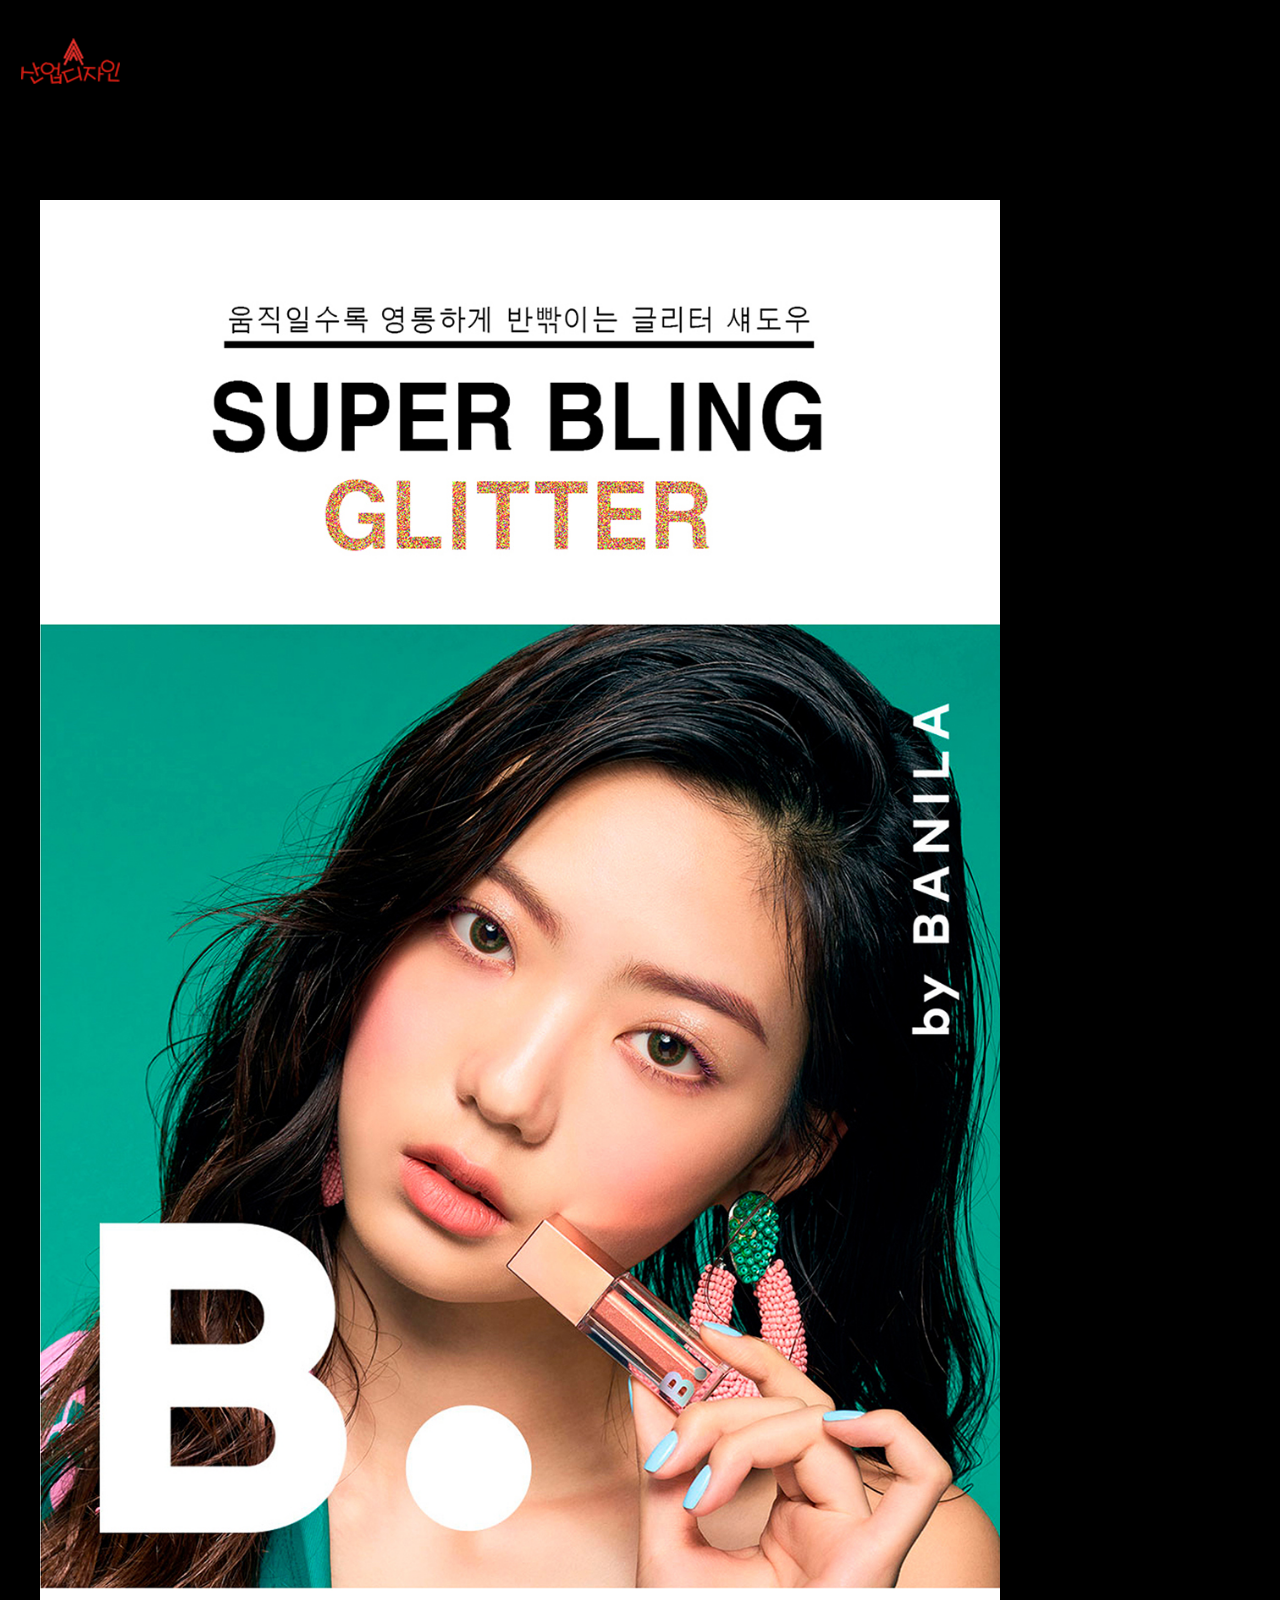
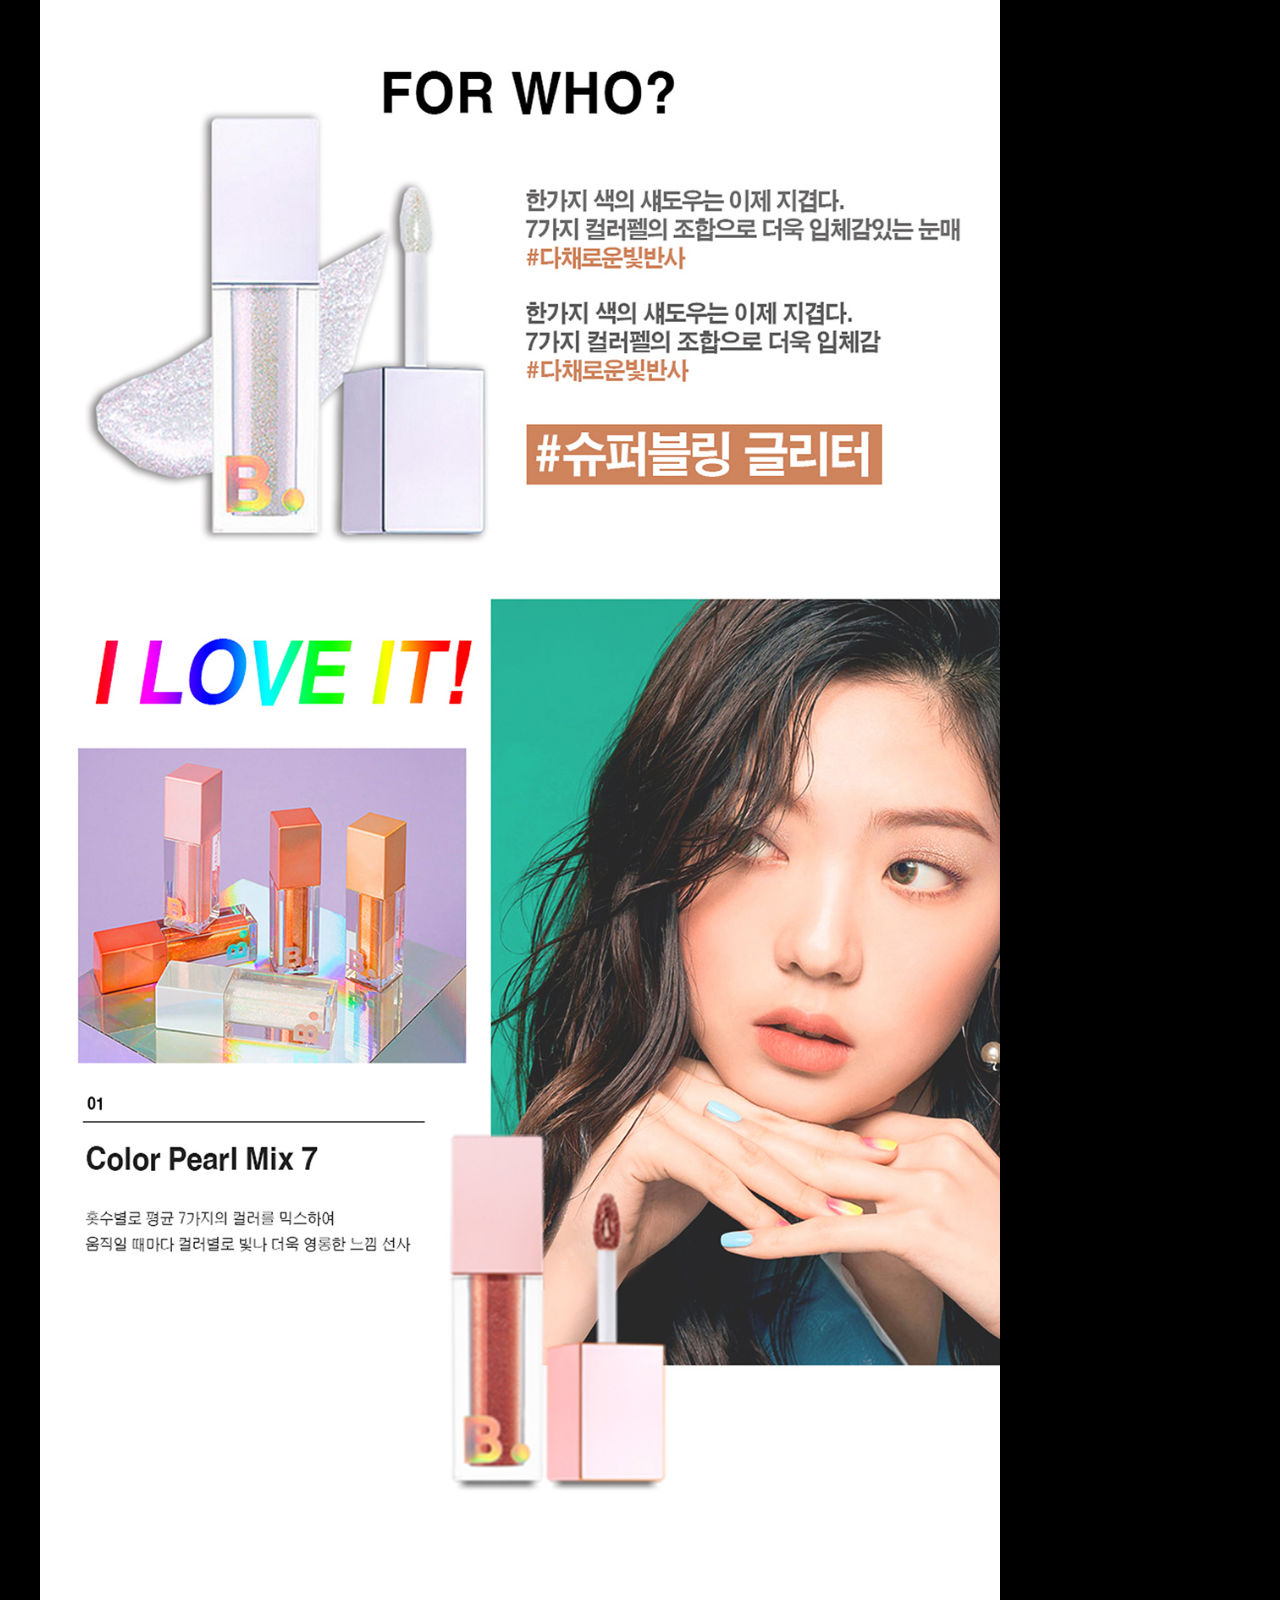
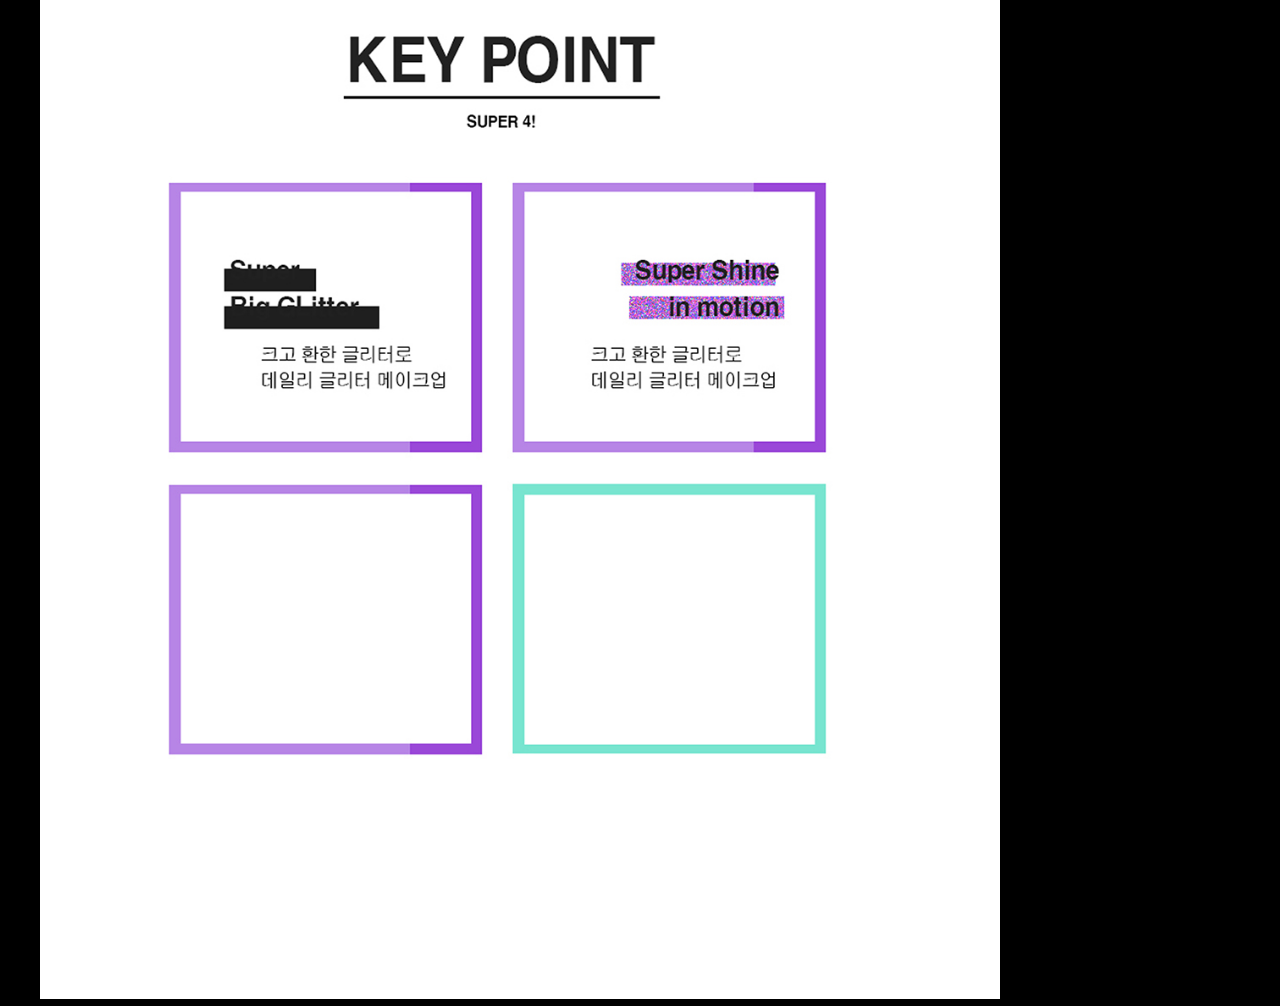
==== decos.html @ 757caa26 "Add files via upload" ====
<!DOCTYPE html>
<html lang="en">

<head>
    <meta charset="UTF-8">
    <meta http-equiv="X-UA-Compatible" content="IE=edge">
    <meta name="viewport" content="width=device-width, initial-scale=1.0">
    <title>Document</title>
    <style>
        @charset "utf-8";

        * {
            margin: 0;
            padding: 0;
        }

        a {
            text-decoration: none;
            color: inherit;
        }

        ul {
            list-style: none;
        }

        body {
            font-family: 'NanumBarunGothic', '맑은 고딕', HelveticaNeue, DroidSans, Sans-serif, Helvetica;
            font-size: 14px;
            line-height: 24px;
            background-color: #000;
        }


        /*1. 주된 메뉴를 먼저 만들어 '자식요소선택자'를 활용해 스타일을 꾸며준다!*/
        #header {
            background-color: rgb(0, 0, 0);
            position: fixed;
            top: 0;
            left: 0;
            z-index: 100;
            align-items: center;
            width: 100%; padding: 20px;
        }

        .header_inner {
            width: 1320px;
            margin: 0 auto;
            display: flex;
            justify-content: space-between;
            align-items: center;
        }


      


        .de {
            width: 1200px;
            margin: auto; padding-top: 200px;
        }

        .de img {
            width: 80%;
        }
    </style>
</head>

<body>

    <div id="header">
        <div class="header_inner">
            <h1 class="logo">
                <a href="./index.html"><img src="./images/plogo1.png"></a>
            </h1>
        </div><!--header_inner-->
    </div><!--header-->
    <div class="de">
    <img src="./images/decospafe.jpg"></div>
</body>
</html>
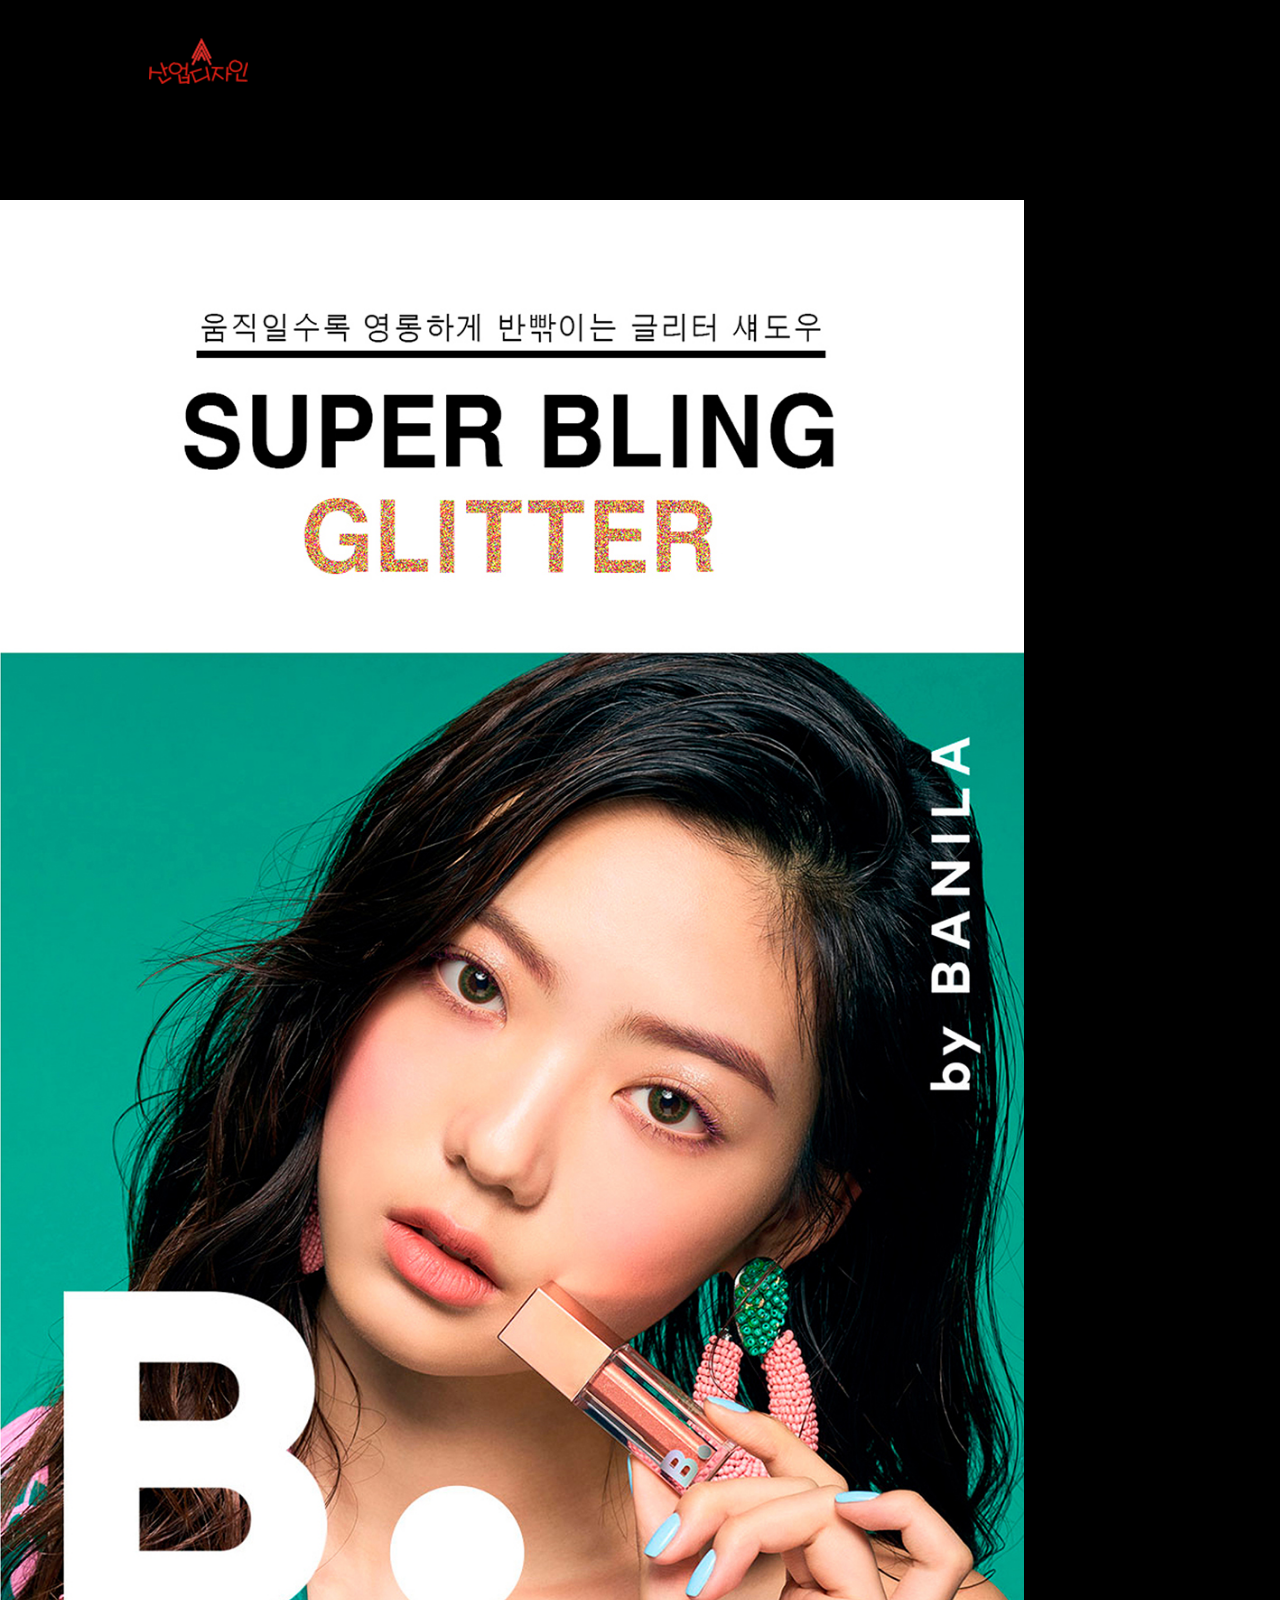
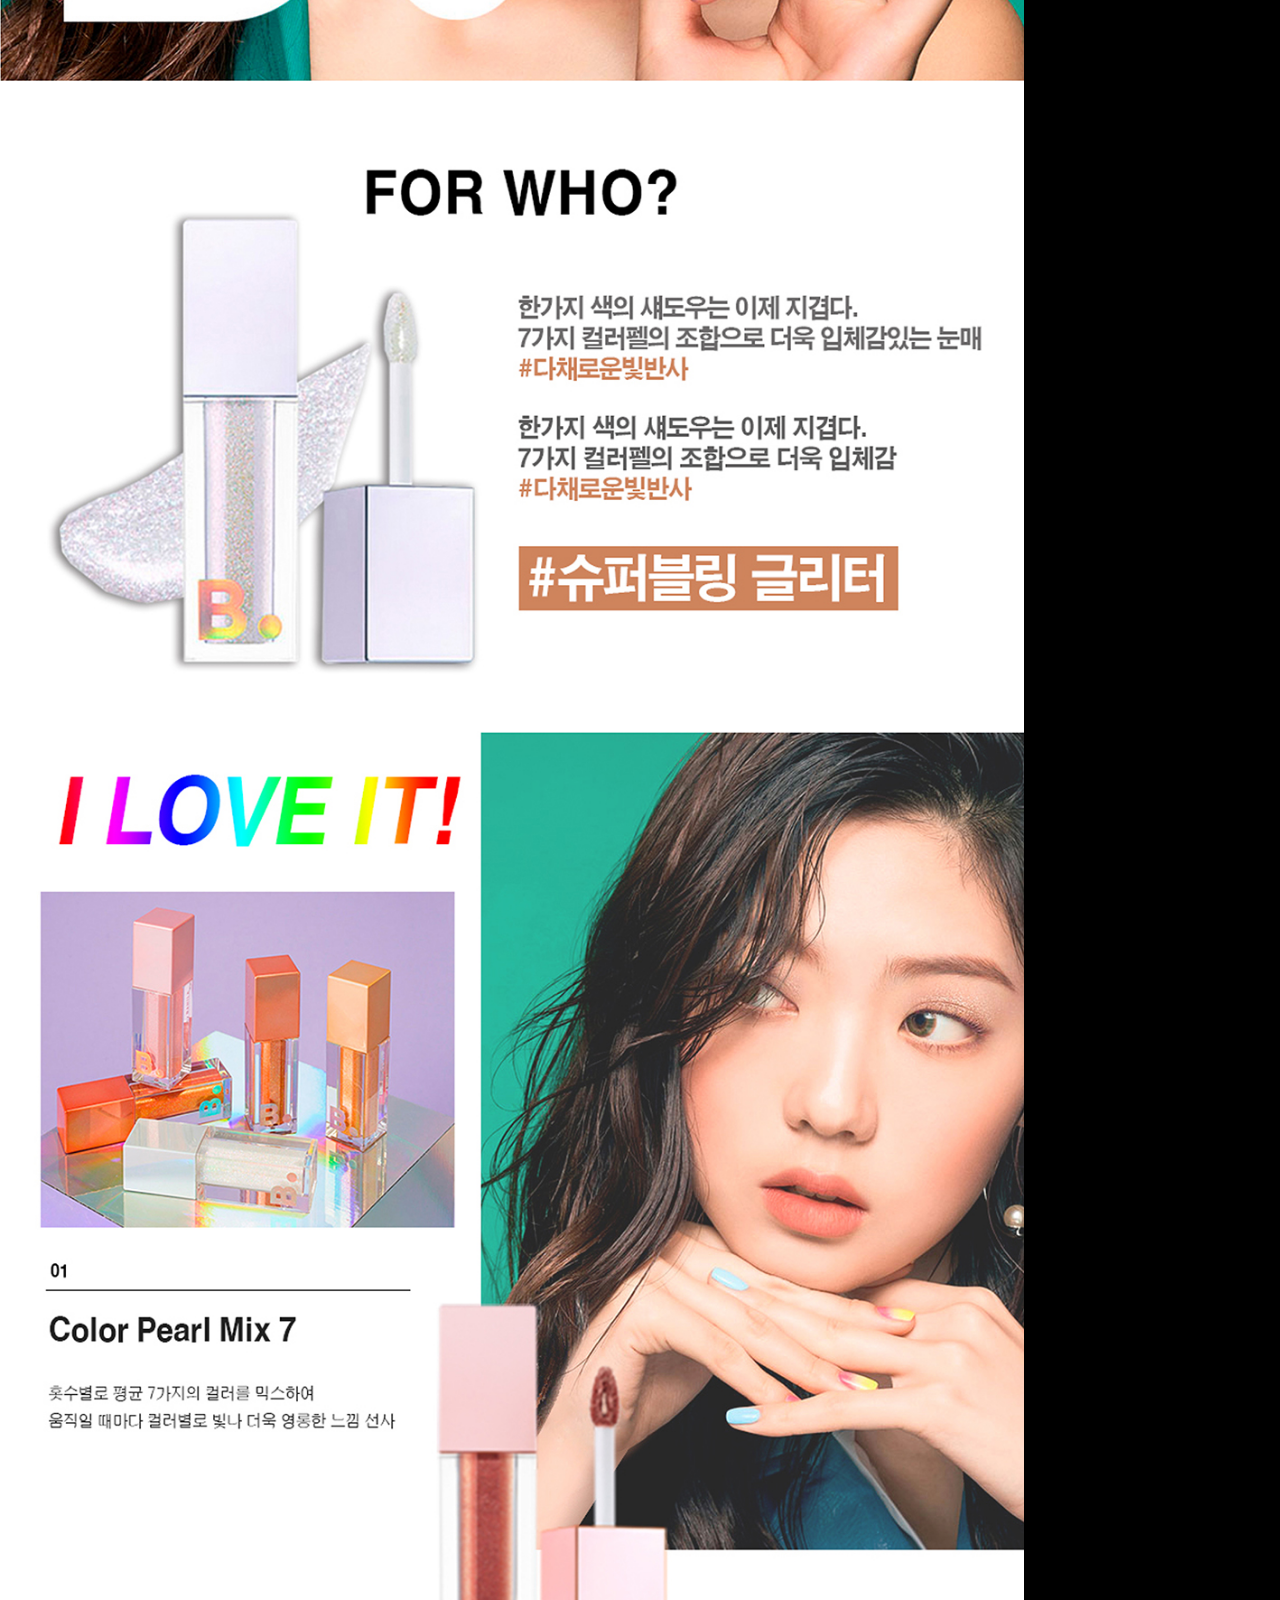
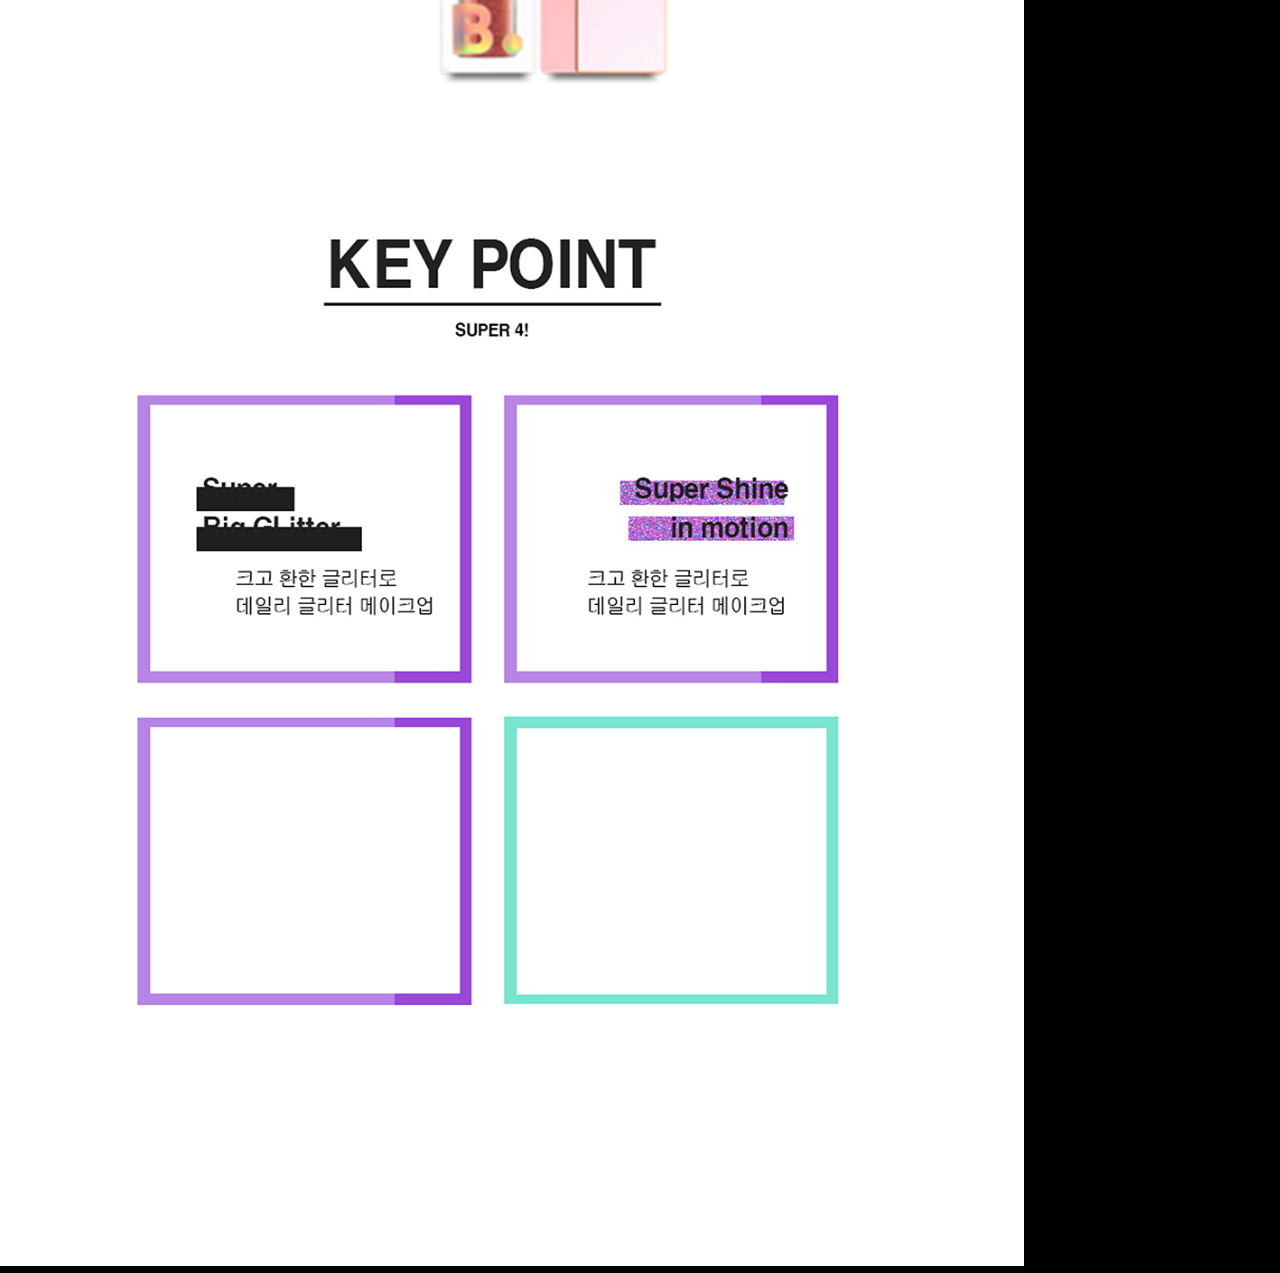
==== commit 603e5046: "Update decos.html" ====
--- a/decos.html
+++ b/decos.html
@@ -43,7 +43,7 @@
         }
 
         .header_inner {
-            width: 1320px;
+            width: 80%;
             margin: 0 auto;
             display: flex;
             justify-content: space-between;
@@ -55,11 +55,11 @@
 
 
         .de {
-            width: 1200px;
+            width: 100%;
             margin: auto; padding-top: 200px;
         }
 
-        .de img {
+        .de img {margin: auto;
             width: 80%;
         }
     </style>
@@ -77,4 +77,4 @@
     <div class="de">
     <img src="./images/decospafe.jpg"></div>
 </body>
-</html>+</html>
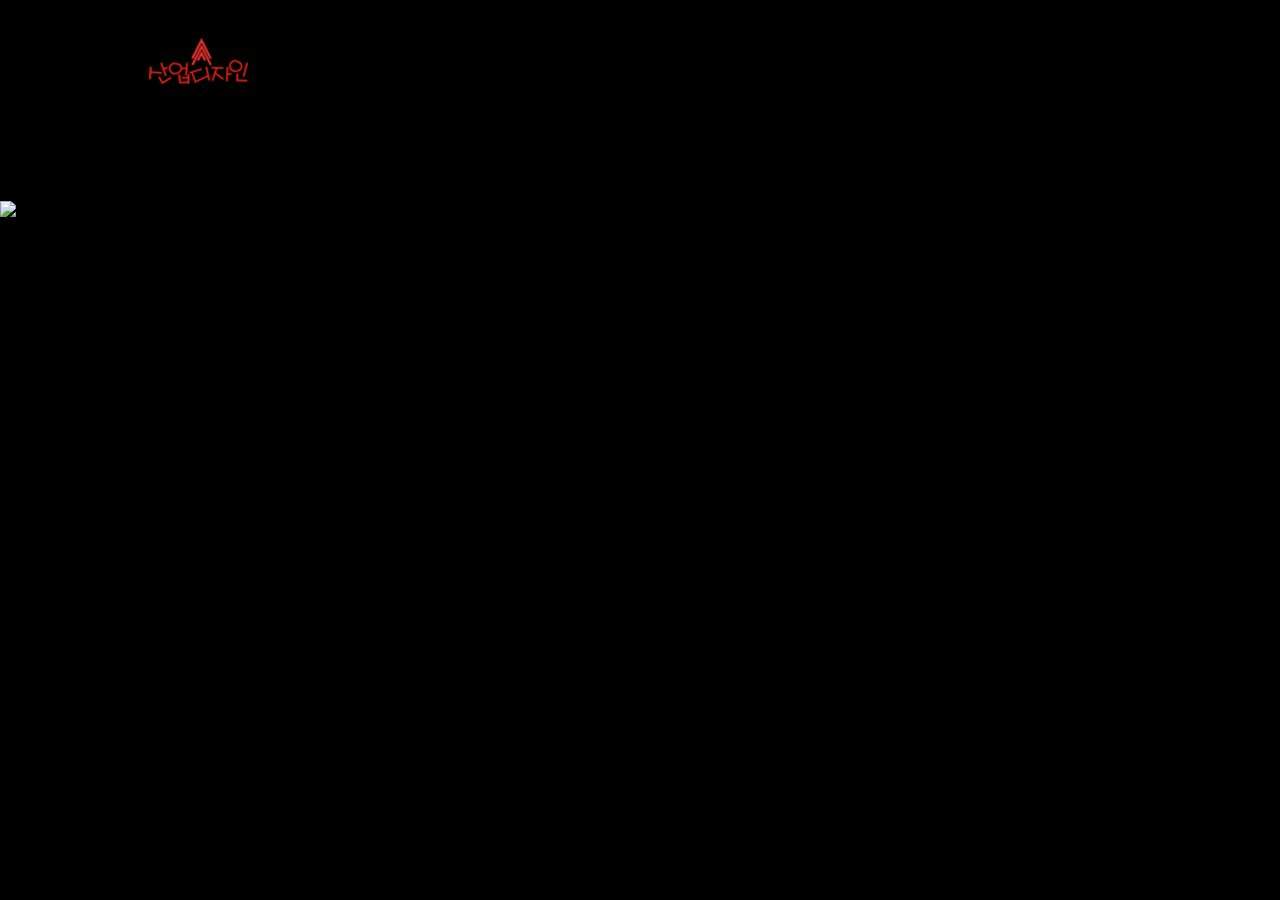
==== commit cc609ce5: "Update decos.html" ====
--- a/decos.html
+++ b/decos.html
@@ -75,6 +75,6 @@
         </div><!--header_inner-->
     </div><!--header-->
     <div class="de">
-    <img src="./images/decospafe.jpg"></div>
+    <img src="./images/decospage.jpg"></div>
 </body>
 </html>
